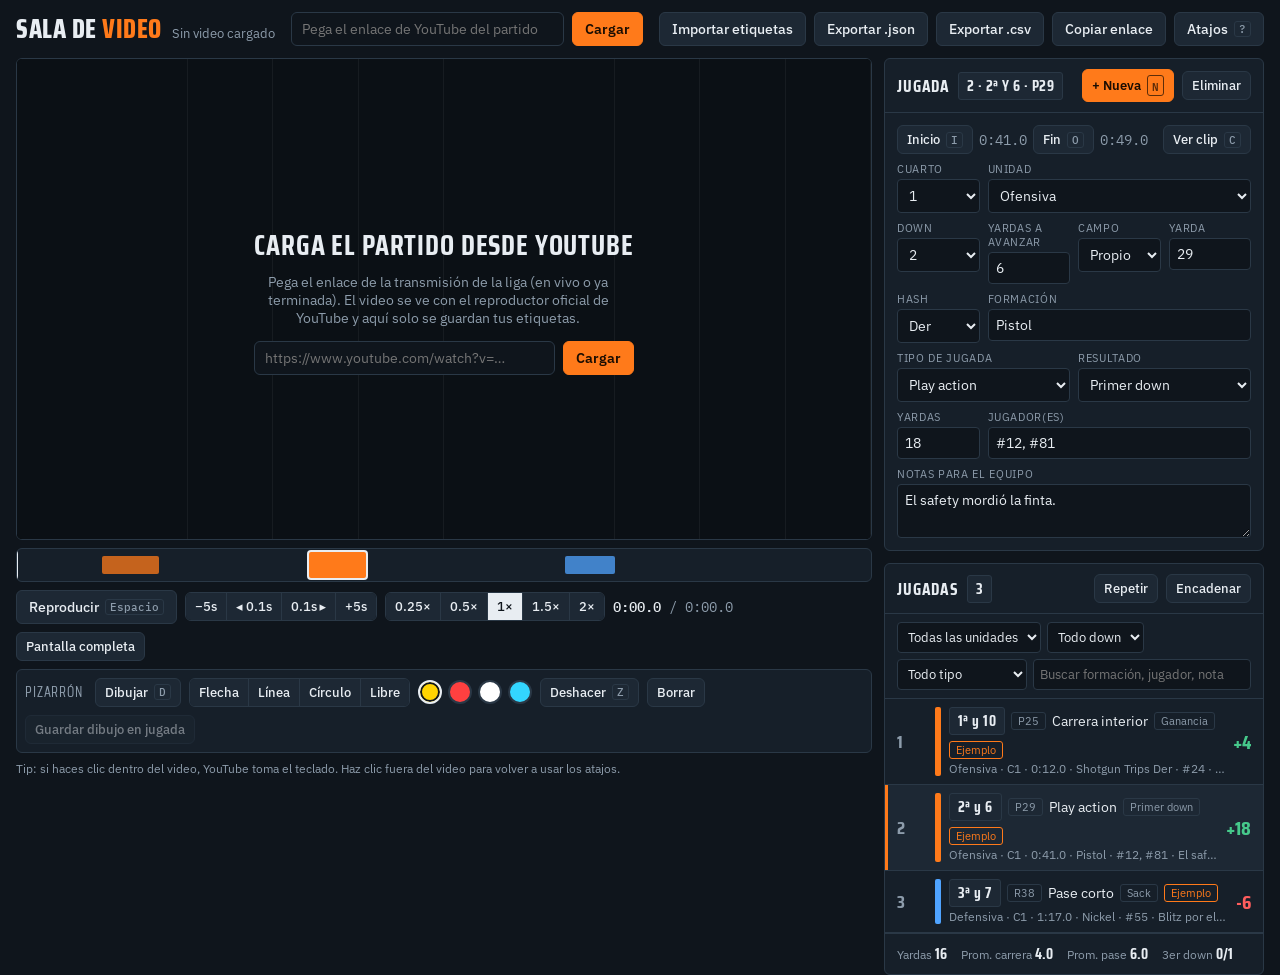
==== index.html @ 8fe5f001 "Rename index_2.html to index.html" ====
<!doctype html>
<html lang="es">
<head>
<meta charset="utf-8">
<meta name="viewport" content="width=device-width,initial-scale=1,viewport-fit=cover">
<title>Sala de Video</title>
<link rel="preconnect" href="https://fonts.googleapis.com">
<link rel="preconnect" href="https://fonts.gstatic.com" crossorigin>
<link rel="stylesheet" href="https://fonts.googleapis.com/css2?family=Saira+Condensed:wght@500;700;800&family=IBM+Plex+Sans:wght@400;500;600&family=IBM+Plex+Mono:wght@400;500&display=swap">
<style>
/* Layout: film-room console — video stage + transport on the left, play card + play list on the right; stacks on phones. Single dark look by choice (projected in a dim room). */
:root {
  color-scheme: dark;
  --bg: #0f151c;
  --panel: #161f29;
  --panel-2: #1d2834;
  --line: #2a3846;
  --fg: #e8edf2;
  --muted: #8d9cab;
  --accent: #ff7a1a;      /* pylon orange */
  --accent-ink: #1a0d02;
  --off: #ff7a1a;
  --def: #4fa3ff;
  --st: #b9a6ff;
  --good: #46c98b;
  --bad: #ff5d5d;
  --font-display: "Saira Condensed", "Arial Narrow", sans-serif;
  --font-body: "IBM Plex Sans", system-ui, sans-serif;
  --font-mono: "IBM Plex Mono", ui-monospace, monospace;
  --r: 6px;
}
html, body { height: 100%; }
body {
  background: var(--bg); color: var(--fg);
  font-family: var(--font-body); font-size: 14px;
  padding-left: max(16px, env(safe-area-inset-left, 0px));
  padding-right: max(16px, env(safe-area-inset-right, 0px));
  padding-block: 12px;
  box-sizing: border-box;
}
*, *::before, *::after { box-sizing: border-box; }
button, input, select, textarea { font: inherit; color: inherit; }
button { cursor: pointer; }
:focus-visible { outline: 2px solid var(--accent); outline-offset: 2px; }

.app { display: flex; flex-direction: column; gap: 12px; min-height: 100%; }
header { display: flex; flex-wrap: wrap; align-items: center; gap: 10px 16px; }
.brand { display: flex; align-items: baseline; gap: 10px; margin-right: auto; }
.brand h1 { font-family: var(--font-display); font-weight: 800; font-size: 26px; letter-spacing: .02em; text-transform: uppercase; margin: 0; line-height: 1; }
.brand h1 span { color: var(--accent); }
.brand .file { color: var(--muted); font-size: 13px; max-width: 32ch; overflow: hidden; text-overflow: ellipsis; white-space: nowrap; }
.actions { display: flex; flex-wrap: wrap; gap: 8px; }

.btn { background: var(--panel-2); border: 1px solid var(--line); border-radius: var(--r); padding: 7px 12px; font-weight: 500; display: inline-flex; align-items: center; gap: 6px; white-space: nowrap; }
.btn:hover { border-color: var(--muted); }
.btn.primary { background: var(--accent); color: var(--accent-ink); border-color: var(--accent); font-weight: 600; }
.btn.on { background: var(--fg); color: var(--bg); border-color: var(--fg); }
.btn:disabled { opacity: .45; cursor: not-allowed; }
.btn.sm { padding: 5px 9px; font-size: 13px; }
kbd { font-family: var(--font-mono); font-size: 11px; color: var(--muted); border: 1px solid var(--line); border-radius: 3px; padding: 0 4px; }
.btn.primary kbd, .btn.on kbd { color: inherit; border-color: currentColor; opacity: .7; }

main { display: grid; grid-template-columns: minmax(0, 1fr) 380px; gap: 12px; flex: 1; min-height: 0; }
@media (max-width: 980px) { main { grid-template-columns: minmax(0, 1fr); } }

.left { display: flex; flex-direction: column; gap: 8px; min-width: 0; }
.stagebox { position: relative; background: #000; border-radius: var(--r); overflow: hidden; aspect-ratio: 16 / 9; max-width: 100%; border: 1px solid var(--line); }
.stagebox:fullscreen { aspect-ratio: auto; border: 0; border-radius: 0; }
video { position: absolute; inset: 0; width: 100%; height: 100%; object-fit: contain; background: #000; }
canvas#draw { position: absolute; touch-action: none; }
canvas#draw.active { cursor: crosshair; }
.drop { position: absolute; inset: 0; display: grid; place-items: center; text-align: center; padding: 24px; color: var(--muted);
  background: repeating-linear-gradient(90deg, transparent 0 9.9%, rgba(255,255,255,.05) 9.9% 10%), #0b1015; }
.drop strong { display: block; font-family: var(--font-display); font-size: 28px; text-transform: uppercase; color: var(--fg); letter-spacing: .03em; }
.drop p { margin: 6px 0 14px; max-width: 46ch; }
.drop.over { outline: 3px dashed var(--accent); outline-offset: -10px; }
.hud { position: absolute; left: 10px; top: 10px; display: flex; gap: 6px; pointer-events: none; }
.hud span { background: rgba(0,0,0,.65); border-radius: 4px; padding: 3px 8px; font-family: var(--font-display); font-size: 18px; font-weight: 700; letter-spacing: .03em; }
.hud .spd { color: var(--accent); }

/* timeline */
.timeline { position: relative; height: 34px; background: var(--panel); border: 1px solid var(--line); border-radius: var(--r); cursor: pointer; touch-action: none; overflow: hidden; }
.timeline .prog { position: absolute; inset: 0 auto 0 0; background: rgba(255,255,255,.07); pointer-events: none; }
.timeline .mk { position: absolute; top: 7px; bottom: 7px; min-width: 3px; border-radius: 2px; opacity: .75; pointer-events: none; }
.timeline .mk.sel { top: 3px; bottom: 3px; opacity: 1; box-shadow: 0 0 0 2px var(--fg); }
.timeline .head { position: absolute; top: 0; bottom: 0; width: 2px; background: var(--fg); pointer-events: none; }

.transport { display: flex; flex-wrap: wrap; align-items: center; gap: 8px; }
.tc { font-family: var(--font-mono); font-size: 14px; min-width: 15ch; font-variant-numeric: tabular-nums; }
.tc b { color: var(--fg); font-weight: 500; } .tc { color: var(--muted); }
.group { display: inline-flex; border: 1px solid var(--line); border-radius: var(--r); overflow: hidden; }
.group .btn { border: 0; border-radius: 0; border-right: 1px solid var(--line); }
.group .btn:last-child { border-right: 0; }
.spacer { flex: 1; }

.drawbar { display: flex; flex-wrap: wrap; align-items: center; gap: 8px; padding: 8px; background: var(--panel); border: 1px solid var(--line); border-radius: var(--r); }
.drawbar .lbl { font-family: var(--font-display); text-transform: uppercase; letter-spacing: .06em; font-size: 14px; color: var(--muted); margin-right: 4px; }
.sw { width: 24px; height: 24px; border-radius: 50%; border: 2px solid var(--line); padding: 0; }
.sw.on { border-color: var(--fg); box-shadow: 0 0 0 2px var(--bg) inset; }

/* right */
.right { display: flex; flex-direction: column; gap: 12px; min-width: 0; min-height: 0; }
.card { background: var(--panel); border: 1px solid var(--line); border-radius: var(--r); }
.card h2 { font-family: var(--font-display); font-weight: 700; text-transform: uppercase; letter-spacing: .05em; font-size: 17px; margin: 0; display: flex; align-items: center; gap: 8px; }
.card .hd { display: flex; align-items: center; gap: 8px; padding: 10px 12px; border-bottom: 1px solid var(--line); }
.card .hd .spacer { flex: 1; }
.form { padding: 12px; display: grid; grid-template-columns: repeat(4, minmax(0,1fr)); gap: 8px; }
.form .f { display: flex; flex-direction: column; gap: 3px; min-width: 0; }
.form .c2 { grid-column: span 2; } .form .c4 { grid-column: 1 / -1; }
.form label { font-size: 11px; text-transform: uppercase; letter-spacing: .06em; color: var(--muted); }
.form input, .form select, .form textarea { background: var(--bg); border: 1px solid var(--line); border-radius: 4px; padding: 6px 7px; width: 100%; min-width: 0; }
.form textarea { resize: vertical; min-height: 54px; }
.form .times { display: flex; gap: 6px; align-items: center; grid-column: 1 / -1; flex-wrap: wrap; }
.form .times .tc { min-width: 0; }
.form[aria-disabled="true"] { opacity: .45; pointer-events: none; }
.chip { font-family: var(--font-display); font-weight: 700; font-size: 15px; letter-spacing: .03em; padding: 1px 8px; border-radius: 3px; background: var(--panel-2); border: 1px solid var(--line); white-space: nowrap; }

.list { display: flex; flex-direction: column; flex: 1; min-height: 260px; }
.filters { display: flex; flex-wrap: wrap; gap: 6px; padding: 8px 12px; border-bottom: 1px solid var(--line); }
.filters select, .filters input { background: var(--bg); border: 1px solid var(--line); border-radius: 4px; padding: 5px 6px; font-size: 13px; min-width: 0; }
.filters input { flex: 1; min-width: 90px; }
.rows { overflow-y: auto; flex: 1; max-height: 52vh; }
@media (max-width: 980px) { .rows { max-height: none; } }
.row { display: grid; grid-template-columns: 30px 6px minmax(0,1fr) auto; gap: 8px; align-items: center; padding: 8px 12px; border-bottom: 1px solid var(--line); cursor: pointer; width: 100%; text-align: left; background: none; border-left: 0; border-right: 0; border-top: 0; }
.row:hover { background: var(--panel-2); }
.row.sel { background: var(--panel-2); box-shadow: inset 3px 0 0 var(--accent); }
.row .n { font-family: var(--font-display); font-weight: 700; font-size: 18px; color: var(--muted); font-variant-numeric: tabular-nums; }
.row .bar { width: 6px; align-self: stretch; border-radius: 2px; }
.row .main { min-width: 0; display: flex; flex-direction: column; gap: 2px; }
.row .top { display: flex; gap: 6px; align-items: center; flex-wrap: wrap; }
.row .sub { color: var(--muted); font-size: 12px; overflow: hidden; text-overflow: ellipsis; white-space: nowrap; }
.row .gain { font-family: var(--font-display); font-weight: 700; font-size: 20px; font-variant-numeric: tabular-nums; text-align: right; }
.gain.pos { color: var(--good); } .gain.neg { color: var(--bad); }
.tag { font-size: 11px; padding: 1px 6px; border-radius: 3px; border: 1px solid var(--line); color: var(--muted); }
.tag.ex { border-color: var(--accent); color: var(--accent); }
.tag.draw { color: var(--fg); }
.empty { padding: 24px 16px; color: var(--muted); text-align: center; }
.stats { display: flex; gap: 14px; padding: 8px 12px; color: var(--muted); font-size: 12px; flex-wrap: wrap; border-top: 1px solid var(--line); }
.stats b { color: var(--fg); font-family: var(--font-display); font-size: 15px; }

.toast { position: fixed; left: 50%; bottom: calc(18px + env(safe-area-inset-bottom, 0px)); transform: translateX(-50%); background: var(--fg); color: var(--bg); padding: 8px 14px; border-radius: var(--r); font-weight: 500; z-index: 50; max-width: calc(100% - 32px); }
.help { position: fixed; inset: 0; background: rgba(0,0,0,.6); display: grid; place-items: center; z-index: 40; padding: 16px; }
.help .card { max-width: 520px; width: 100%; }
.help dl { display: grid; grid-template-columns: auto 1fr; gap: 6px 14px; padding: 14px; margin: 0; }
.help dt { text-align: right; } .help dd { margin: 0; color: var(--muted); }
@media (prefers-reduced-motion: reduce) { * { transition: none !important; } }
</style>

<style>
body { margin: 0; }
[hidden] { display: none !important; }
.stagebox #yt, .stagebox iframe { position: absolute; inset: 0; width: 100%; height: 100%; border: 0; }
canvas#draw { inset: 0; width: 100%; height: 100%; }
.card .hd { flex-wrap: wrap; }
.urlbar { display: flex; gap: 8px; flex: 1 1 340px; min-width: 0; max-width: 560px; }
.urlbar input { flex: 1; min-width: 0; background: var(--bg); border: 1px solid var(--line); border-radius: var(--r); padding: 7px 10px; }
.drop .urlbar { margin: 0 auto; }
.note { font-size: 12px; color: var(--muted); }
.warn { background: #3a1d12; border: 1px solid var(--accent); color: var(--fg); border-radius: var(--r); padding: 10px 12px; }
</style>
</head>
<body>
<div class="app">
  <header>
    <div class="brand">
      <h1>Sala de <span>Video</span></h1>
      <div class="file" id="fileName">Sin video cargado</div>
    </div>
    <form class="urlbar" id="urlForm">
      <input id="urlInput" type="url" placeholder="Pega el enlace de YouTube del partido" aria-label="Enlace de YouTube">
      <button class="btn primary" type="submit">Cargar</button>
    </form>
    <div class="actions">
      <label class="btn" for="importInput">Importar etiquetas</label>
      <input type="file" id="importInput" accept=".json,application/json" hidden>
      <button class="btn" id="exportJson">Exportar .json</button>
      <button class="btn" id="exportCsv">Exportar .csv</button>
      <button class="btn" id="shareBtn">Copiar enlace</button>
      <button class="btn" id="helpBtn" aria-label="Atajos de teclado">Atajos <kbd>?</kbd></button>
    </div>
  </header>
  <div class="warn" id="fileWarn" hidden>Esta página está abierta como archivo local y YouTube no permite reproducir videos así (error 153). Súbela a GitHub Pages u otro sitio web y ábrela desde ahí.</div>

  <main>
    <section class="left">
      <div class="stagebox" id="stage">
        <div id="yt"></div>
        <canvas id="draw"></canvas>
        <div class="hud" id="hud" hidden><span class="spd" id="hudSpd"></span></div>
        <div class="drop" id="drop">
          <div>
            <strong>Carga el partido desde YouTube</strong>
            <p>Pega el enlace de la transmisión de la liga (en vivo o ya terminada). El video se ve con el reproductor oficial de YouTube y aquí solo se guardan tus etiquetas.</p>
            <form class="urlbar" id="urlForm2">
              <input id="urlInput2" type="url" placeholder="https://www.youtube.com/watch?v=…" aria-label="Enlace de YouTube">
              <button class="btn primary" type="submit">Cargar</button>
            </form>
          </div>
        </div>
      </div>

      <div class="timeline" id="timeline" role="slider" aria-label="Línea de tiempo" tabindex="0">
        <div class="prog" id="prog"></div>
        <div id="marks"></div>
        <div class="head" id="head"></div>
      </div>

      <div class="transport">
        <button class="btn" id="playBtn"><span id="playLbl">Reproducir</span> <kbd>Espacio</kbd></button>
        <div class="group">
          <button class="btn sm" id="back5" title="Atrás 5 s (Shift+←)">−5s</button>
          <button class="btn sm" id="backF" title="Atrás 0.1 s (←)">◂ 0.1s</button>
          <button class="btn sm" id="fwdF" title="Adelante 0.1 s (→)">0.1s ▸</button>
          <button class="btn sm" id="fwd5" title="Adelante 5 s (Shift+→)">+5s</button>
        </div>
        <div class="group" id="speeds"></div>
        <span class="tc" id="tc"><b>0:00.0</b> / 0:00.0</span>
        <span class="spacer"></span>
        <button class="btn sm" id="fsBtn">Pantalla completa</button>
      </div>

      <div class="drawbar">
        <span class="lbl">Pizarrón</span>
        <button class="btn sm" id="drawToggle">Dibujar <kbd>D</kbd></button>
        <div class="group" id="tools"></div>
        <div style="display:flex;gap:6px" id="colors"></div>
        <button class="btn sm" id="undoBtn">Deshacer <kbd>Z</kbd></button>
        <button class="btn sm" id="clearBtn">Borrar</button>
        <span class="spacer"></span>
        <button class="btn sm" id="saveDrawBtn" disabled>Guardar dibujo en jugada</button>
      </div>
      <div class="note">Tip: si haces clic dentro del video, YouTube toma el teclado. Haz clic fuera del video para volver a usar los atajos.</div>
    </section>

    <aside class="right">
      <div class="card">
        <div class="hd">
          <h2>Jugada <span class="chip" id="selNum">—</span></h2>
          <span class="spacer"></span>
          <button class="btn sm primary" id="newBtn">+ Nueva <kbd>N</kbd></button>
          <button class="btn sm" id="delBtn" disabled>Eliminar</button>
        </div>
        <div class="form" id="form" aria-disabled="true">
          <div class="times">
            <button class="btn sm" id="setIn">Inicio <kbd>I</kbd></button>
            <span class="tc" id="inTc">—</span>
            <button class="btn sm" id="setOut">Fin <kbd>O</kbd></button>
            <span class="tc" id="outTc">—</span>
            <span class="spacer"></span>
            <button class="btn sm" id="clipBtn">Ver clip <kbd>C</kbd></button>
          </div>
          <div class="f"><label for="fQ">Cuarto</label><select id="fQ"><option>1</option><option>2</option><option>3</option><option>4</option><option value="TE">TE</option></select></div>
          <div class="f" style="grid-column: span 3"><label for="fUnit">Unidad</label><select id="fUnit"><option value="O">Ofensiva</option><option value="D">Defensiva</option><option value="ST">Equipos especiales</option></select></div>
          <div class="f"><label for="fDown">Down</label><select id="fDown"><option value="">—</option><option>1</option><option>2</option><option>3</option><option>4</option></select></div>
          <div class="f"><label for="fDist">Yardas a avanzar</label><input id="fDist" type="number" min="0" max="99" inputmode="numeric"></div>
          <div class="f"><label for="fSide">Campo</label><select id="fSide"><option value="P">Propio</option><option value="R">Rival</option></select></div>
          <div class="f"><label for="fYard">Yarda</label><input id="fYard" type="number" min="1" max="50" inputmode="numeric"></div>
          <div class="f"><label for="fHash">Hash</label><select id="fHash"><option value="">—</option><option value="I">Izq</option><option value="M">Medio</option><option value="D">Der</option></select></div>
          <div class="f" style="grid-column: span 3"><label for="fForm">Formación</label><input id="fForm" list="formList" placeholder="Shotgun Trips Der"></div>
          <div class="f c2"><label for="fType">Tipo de jugada</label><select id="fType"></select></div>
          <div class="f c2"><label for="fRes">Resultado</label><select id="fRes"></select></div>
          <div class="f"><label for="fGain">Yardas</label><input id="fGain" type="number" min="-99" max="109" inputmode="numeric"></div>
          <div class="f" style="grid-column: span 3"><label for="fPlayer">Jugador(es)</label><input id="fPlayer" placeholder="#12, #24"></div>
          <div class="f c4"><label for="fNotes">Notas para el equipo</label><textarea id="fNotes" placeholder="Qué corregir, qué repetir…"></textarea></div>
        </div>
      </div>

      <div class="card list">
        <div class="hd">
          <h2>Jugadas <span class="chip" id="count">0</span></h2>
          <span class="spacer"></span>
          <button class="btn sm" id="loopBtn" title="Repetir el clip seleccionado">Repetir</button>
          <button class="btn sm" id="chainBtn" title="Al terminar un clip, pasa a la siguiente jugada de la lista">Encadenar</button>
        </div>
        <div class="filters">
          <select id="qUnit" aria-label="Filtrar unidad"><option value="">Todas las unidades</option><option value="O">Ofensiva</option><option value="D">Defensiva</option><option value="ST">Eq. especiales</option></select>
          <select id="qDown" aria-label="Filtrar down"><option value="">Todo down</option><option>1</option><option>2</option><option>3</option><option>4</option></select>
          <select id="qType" aria-label="Filtrar tipo"><option value="">Todo tipo</option></select>
          <input id="qText" placeholder="Buscar formación, jugador, nota" aria-label="Buscar">
        </div>
        <div class="rows" id="rows"></div>
        <div class="stats" id="stats"></div>
      </div>
    </aside>
  </main>
</div>

<datalist id="formList"></datalist>
<div class="help" id="help" hidden>
  <div class="card">
    <div class="hd"><h2>Atajos de teclado</h2><span class="spacer"></span><button class="btn sm" id="helpClose">Cerrar</button></div>
    <dl>
      <dt><kbd>Espacio</kbd></dt><dd>Reproducir / pausar</dd>
      <dt><kbd>←</kbd> <kbd>→</kbd></dt><dd>0.1 segundos atrás / adelante</dd>
      <dt><kbd>Shift</kbd>+<kbd>←</kbd> <kbd>→</kbd></dt><dd>5 segundos atrás / adelante</dd>
      <dt><kbd>1</kbd>–<kbd>5</kbd></dt><dd>Velocidad 0.25× · 0.5× · 1× · 1.5× · 2×</dd>
      <dt><kbd>↑</kbd> <kbd>↓</kbd></dt><dd>Jugada anterior / siguiente</dd>
      <dt><kbd>N</kbd></dt><dd>Nueva jugada en el momento actual</dd>
      <dt><kbd>I</kbd> <kbd>O</kbd></dt><dd>Marcar inicio / fin de la jugada</dd>
      <dt><kbd>C</kbd></dt><dd>Ver el clip de la jugada</dd>
      <dt><kbd>D</kbd></dt><dd>Activar pizarrón · <kbd>Z</kbd> deshace el último trazo</dd>
      <dt><kbd>F</kbd></dt><dd>Pantalla completa (para proyectar)</dd>
    </dl>
  </div>
</div>
<div class="toast" id="toast" hidden></div>

<script src="https://www.youtube.com/iframe_api"></script>
<script>
(() => {
const $ = id => document.getElementById(id);
const cv = $('draw'), ctx = cv.getContext('2d');
const STEP = 0.1;
const SPEEDS = [0.25, 0.5, 1, 1.5, 2];
const TYPES = ['Carrera interior', 'Carrera exterior', 'Pase corto', 'Pase medio', 'Pase profundo', 'Play action', 'Pantalla', 'Opción / RPO', 'QB sneak', 'Despeje', 'Gol de campo', 'Patada inicial', 'Punto extra', 'Conversión 2 pts'];
const RESULTS = ['', 'Ganancia', 'Primer down', 'Touchdown', 'Completo', 'Incompleto', 'Sin ganancia', 'Pérdida', 'Sack', 'Intercepción', 'Fumble', 'Castigo', 'Bueno', 'Fallado', 'Bloqueado'];
const FORMS = ['Shotgun', 'Shotgun Trips Der', 'Shotgun Trips Izq', 'Pistol', 'I Formation', 'Singleback', 'Empty', 'Bajo centro', '4-3', '3-4', 'Nickel', 'Dime', 'Gol line'];
const UNIT_COLOR = { O: 'var(--off)', D: 'var(--def)', ST: 'var(--st)' };
const UNIT_NAME = { O: 'Ofensiva', D: 'Defensiva', ST: 'Eq. esp.' };
const COLORS = ['#ffd400', '#ff4040', '#ffffff', '#33d6ff'];
const TOOLS = [['arrow', 'Flecha'], ['line', 'Línea'], ['circle', 'Círculo'], ['pen', 'Libre']];

const S = {
  plays: [], sel: null, key: null, example: true, vid: null,
  clip: false, loop: false, chain: false, keepDrawUntil: 0,
  draw: false, tool: 'arrow', color: COLORS[0], strokes: [], cur: null, rate: 1,
};

if (location.protocol === 'file:') $('fileWarn').hidden = false;

S.plays = [
  { id: 'e1', start: 12, end: 20, q: '1', unit: 'O', down: '1', dist: 10, side: 'P', yard: 25, hash: 'M', form: 'Shotgun Trips Der', type: 'Carrera interior', res: 'Ganancia', gain: 4, player: '#24', notes: 'Buen bloqueo del guardia izquierdo.', ex: true },
  { id: 'e2', start: 41, end: 49, q: '1', unit: 'O', down: '2', dist: 6, side: 'P', yard: 29, hash: 'D', form: 'Pistol', type: 'Play action', res: 'Primer down', gain: 18, player: '#12, #81', notes: 'El safety mordió la finta.', ex: true },
  { id: 'e3', start: 77, end: 84, q: '1', unit: 'D', down: '3', dist: 7, side: 'R', yard: 38, hash: 'I', form: 'Nickel', type: 'Pase corto', res: 'Sack', gain: -6, player: '#55', notes: 'Blitz por el lado débil.', ex: true },
];

// ---------- YouTube player wrapper ----------
let yt = null, ready = false, apiReady = false, pendingId = null;
const P = {
  get t() { try { return ready ? yt.getCurrentTime() || 0 : 0; } catch (e) { return 0; } },
  get d() { try { return ready ? yt.getDuration() || 0 : 0; } catch (e) { return 0; } },
  get paused() { try { return !ready || yt.getPlayerState() !== 1; } catch (e) { return true; } },
  get ok() { return ready; },
  play() { if (ready) yt.playVideo(); },
  pause() { if (ready) yt.pauseVideo(); },
  seek(t) { if (!ready) return; const d = this.d; t = Math.max(0, d ? Math.min(d - 0.05, t) : t); yt.seekTo(t, true); },
  rate(r) { if (ready) yt.setPlaybackRate(r); },
};
window.onYouTubeIframeAPIReady = () => { apiReady = true; if (pendingId && !yt) createPlayer(pendingId); };
function createPlayer(id) {
  const vars = { rel: 0, playsinline: 1, modestbranding: 1 };
  if (location.protocol.startsWith('http')) vars.origin = location.origin;
  yt = new YT.Player('yt', {
    videoId: id, playerVars: vars,
    events: {
      onReady: () => { ready = true; P.rate(S.rate); renderAll(); },
      onStateChange: e => {
        updPlay();
        if (e.data === 1 && Date.now() > S.keepDrawUntil) { if (S.strokes.length) { S.strokes = []; redraw(); } if (S.draw) setDraw(false); }
        if (e.data === 1) P.rate(S.rate);
      },
      onError: e => {
        const msg = { 2: 'El enlace no es válido.', 5: 'El video no se puede reproducir aquí.', 100: 'El video no existe o es privado.', 101: 'El dueño del video no permite verlo fuera de YouTube.', 150: 'El dueño del video no permite verlo fuera de YouTube.', 153: 'Abre esta página desde un sitio web (no como archivo local).' }[e.data];
        toast(msg || 'YouTube no pudo cargar el video.');
      },
    },
  });
}
function parseId(u) {
  u = (u || '').trim();
  if (/^[\w-]{11}$/.test(u)) return u;
  try {
    const url = new URL(u);
    if (url.hostname.includes('youtu.be')) return url.pathname.slice(1, 12);
    if (url.searchParams.get('v')) return url.searchParams.get('v').slice(0, 11);
    const m = url.pathname.match(/\/(live|embed|shorts|v)\/([\w-]{11})/);
    if (m) return m[2];
  } catch (e) {}
  return null;
}
function loadUrl(u) {
  const id = parseId(u);
  if (!id) { toast('No reconozco ese enlace. Copia el enlace completo del video de YouTube.'); return; }
  S.vid = id;
  $('drop').hidden = true; $('hud').hidden = false;
  $('fileName').textContent = 'YouTube · ' + id;
  $('urlInput').value = 'https://www.youtube.com/watch?v=' + id;
  S.key = 'salavideo-yt:' + id;
  let saved = null;
  try { saved = JSON.parse(localStorage.getItem(S.key) || 'null'); localStorage.setItem('salavideo-yt:last', id); } catch (e) {}
  S.plays = Array.isArray(saved) ? saved : [];
  S.example = false; S.sel = null; S.strokes = []; S.clip = false;
  try { history.replaceState(null, '', location.pathname + '?v=' + id); } catch (e) {}
  if (yt && ready) yt.cueVideoById(id);
  else if (apiReady) { if (!yt) createPlayer(id); }
  else pendingId = id;
  renderAll();
  if (saved && saved.length) toast(`Se recuperaron ${saved.length} jugadas de este video.`);
}
$('urlForm').onsubmit = e => { e.preventDefault(); loadUrl($('urlInput').value); };
$('urlForm2').onsubmit = e => { e.preventDefault(); loadUrl($('urlInput2').value); };
$('shareBtn').onclick = async () => {
  if (!S.vid) return toast('Primero carga un video.');
  const link = location.origin + location.pathname + '?v=' + S.vid;
  try { await navigator.clipboard.writeText(link); toast('Enlace copiado. Las etiquetas se comparten aparte con «Exportar .json».'); }
  catch (e) { toast(link); }
};

// ---------- helpers ----------
const fmt = t => { if (!isFinite(t)) t = 0; const h = Math.floor(t / 3600), m = Math.floor((t % 3600) / 60), s = t % 60; return (h ? h + ':' + String(m).padStart(2, '0') : m) + ':' + s.toFixed(1).padStart(4, '0'); };
const uid = () => Math.random().toString(36).slice(2, 9);
const sorted = () => [...S.plays].sort((a, b) => a.start - b.start);
const selPlay = () => S.plays.find(p => p.id === S.sel) || null;
const numOf = p => sorted().indexOf(p) + 1;
let toastT;
function toast(msg) { const t = $('toast'); t.textContent = msg; t.hidden = false; clearTimeout(toastT); toastT = setTimeout(() => t.hidden = true, 3200); }
function ddText(p) { return p.down ? `${p.down}ª y ${p.dist ?? '?'}` : '—'; }
function posText(p) { if (!p.yard) return ''; return p.yard >= 50 ? '50' : (p.side === 'P' ? 'P' : 'R') + p.yard; }
function save() { if (!S.key) return; try { localStorage.setItem(S.key, JSON.stringify(S.plays)); } catch (e) {} }

// ---------- static controls ----------
SPEEDS.forEach((s, i) => { const b = document.createElement('button'); b.className = 'btn sm'; b.textContent = s + '×'; b.dataset.s = s; b.title = 'Tecla ' + (i + 1); b.onclick = () => setSpeed(s); $('speeds').append(b); });
TOOLS.forEach(([k, n]) => { const b = document.createElement('button'); b.className = 'btn sm'; b.textContent = n; b.dataset.t = k; b.onclick = () => { S.tool = k; setDraw(true); paintTools(); }; $('tools').append(b); });
COLORS.forEach(c => { const b = document.createElement('button'); b.className = 'sw'; b.style.background = c; b.dataset.c = c; b.setAttribute('aria-label', 'Color ' + c); b.onclick = () => { S.color = c; setDraw(true); paintTools(); }; $('colors').append(b); });
TYPES.forEach(t => { $('fType').add(new Option(t, t)); $('qType').add(new Option(t, t)); });
$('fType').insertBefore(new Option('—', ''), $('fType').firstChild);
RESULTS.forEach(r => $('fRes').add(new Option(r || '—', r)));
FORMS.forEach(f => { const o = document.createElement('option'); o.value = f; $('formList').append(o); });

function paintTools() {
  [...$('tools').children].forEach(b => b.classList.toggle('on', S.draw && b.dataset.t === S.tool));
  [...$('colors').children].forEach(b => b.classList.toggle('on', b.dataset.c === S.color));
  $('drawToggle').classList.toggle('on', S.draw);
  cv.classList.toggle('active', S.draw);
  cv.style.pointerEvents = S.draw ? 'auto' : 'none';
  $('saveDrawBtn').disabled = !(selPlay() && S.strokes.length);
}
function setSpeed(s) {
  S.rate = s; P.rate(s);
  [...$('speeds').children].forEach(b => b.classList.toggle('on', +b.dataset.s === s));
  $('hudSpd').textContent = s + '×';
  $('hudSpd').hidden = s === 1;
}
setSpeed(1);

// ---------- canvas ----------
const stage = $('stage');
function layoutCanvas() {
  const r = cv.getBoundingClientRect(), dpr = window.devicePixelRatio || 1;
  cv.width = Math.round(r.width * dpr); cv.height = Math.round(r.height * dpr);
  redraw();
}
new ResizeObserver(layoutCanvas).observe(stage);

function redraw() {
  ctx.clearRect(0, 0, cv.width, cv.height);
  const all = S.cur ? [...S.strokes, S.cur] : S.strokes;
  const W = cv.width, H = cv.height, lw = Math.max(3, W / 260);
  for (const s of all) {
    ctx.strokeStyle = s.color; ctx.fillStyle = s.color; ctx.lineWidth = lw; ctx.lineCap = 'round'; ctx.lineJoin = 'round';
    ctx.shadowColor = 'rgba(0,0,0,.6)'; ctx.shadowBlur = lw;
    const Pt = s.pts.map(([x, y]) => [x * W, y * H]);
    if (!Pt.length) continue;
    const [x0, y0] = Pt[0], [x1, y1] = Pt[Pt.length - 1];
    ctx.beginPath();
    if (s.type === 'pen') { Pt.forEach(([x, y], i) => i ? ctx.lineTo(x, y) : ctx.moveTo(x, y)); ctx.stroke(); }
    else if (s.type === 'circle') { ctx.ellipse((x0 + x1) / 2, (y0 + y1) / 2, Math.abs(x1 - x0) / 2, Math.abs(y1 - y0) / 2, 0, 0, Math.PI * 2); ctx.stroke(); }
    else {
      ctx.moveTo(x0, y0); ctx.lineTo(x1, y1); ctx.stroke();
      if (s.type === 'arrow' && Math.hypot(x1 - x0, y1 - y0) > 4) {
        const ang = Math.atan2(y1 - y0, x1 - x0), L = lw * 5;
        ctx.beginPath(); ctx.moveTo(x1, y1);
        ctx.lineTo(x1 - L * Math.cos(ang - 0.45), y1 - L * Math.sin(ang - 0.45));
        ctx.lineTo(x1 - L * Math.cos(ang + 0.45), y1 - L * Math.sin(ang + 0.45));
        ctx.closePath(); ctx.fill();
      }
    }
  }
  ctx.shadowBlur = 0;
}
function ptOf(e) { const r = cv.getBoundingClientRect(); return [Math.min(1, Math.max(0, (e.clientX - r.left) / r.width)), Math.min(1, Math.max(0, (e.clientY - r.top) / r.height))]; }
cv.addEventListener('pointerdown', e => {
  if (!S.draw) return;
  P.pause(); S.clip = false;
  cv.setPointerCapture(e.pointerId);
  const p = ptOf(e); S.cur = { type: S.tool, color: S.color, pts: [p, p] }; redraw();
});
cv.addEventListener('pointermove', e => { if (!S.cur) return; const p = ptOf(e); if (S.cur.type === 'pen') S.cur.pts.push(p); else S.cur.pts[1] = p; redraw(); });
const endStroke = () => { if (!S.cur) return; S.strokes.push(S.cur); S.cur = null; redraw(); paintTools(); };
cv.addEventListener('pointerup', endStroke); cv.addEventListener('pointercancel', endStroke);
function setDraw(on) { S.draw = on; if (on) P.pause(); paintTools(); }
$('drawToggle').onclick = () => setDraw(!S.draw);
$('undoBtn').onclick = () => { S.strokes.pop(); redraw(); paintTools(); };
$('clearBtn').onclick = () => { S.strokes = []; redraw(); paintTools(); };
$('saveDrawBtn').onclick = () => {
  const p = selPlay(); if (!p || !S.strokes.length) return;
  p.drawing = { t: P.t, strokes: JSON.parse(JSON.stringify(S.strokes)) };
  save(); renderList(); toast(`Dibujo guardado en la jugada ${numOf(p)} (${fmt(P.t)}).`);
};

// ---------- transport ----------
function togglePlay() { if (!P.ok) return; P.paused ? P.play() : P.pause(); }
function step(dt) { P.pause(); P.seek(P.t + dt); }
$('playBtn').onclick = togglePlay;
$('back5').onclick = () => { S.clip = false; P.seek(P.t - 5); };
$('fwd5').onclick = () => { S.clip = false; P.seek(P.t + 5); };
$('backF').onclick = () => step(-STEP);
$('fwdF').onclick = () => step(STEP);
function updPlay() { $('playLbl').textContent = P.paused ? 'Reproducir' : 'Pausa'; }
updPlay();
function fsToggle() {
  if (document.fullscreenElement) document.exitFullscreen().catch(() => {});
  else if (stage.requestFullscreen) stage.requestFullscreen().catch(() => toast('Pantalla completa no está disponible aquí.'));
}
$('fsBtn').onclick = fsToggle;

let lastDur = 0;
function tick() {
  const p = selPlay();
  if (S.clip && p && !P.paused && P.t >= p.end) {
    if (S.loop) P.seek(p.start);
    else if (S.chain) {
      const list = filtered(), i = list.indexOf(p);
      if (i >= 0 && i < list.length - 1) playClip(list[i + 1]); else { P.pause(); S.clip = false; }
    } else { P.pause(); S.clip = false; }
  }
  renderHead();
  const d = P.d; if (Math.abs(d - lastDur) > 5) { lastDur = d; renderTimeline(); }
  requestAnimationFrame(tick);
}
requestAnimationFrame(tick);

function playClip(p) {
  if (!p) return;
  select(p.id);
  if (!P.ok) return;
  S.clip = true; P.seek(p.start); P.play();
}

// ---------- timeline ----------
const tl = $('timeline');
function renderHead() {
  const d = P.d, t = P.t, pct = d ? (t / d) * 100 : 0;
  $('prog').style.width = pct + '%'; $('head').style.left = `calc(${pct}% - 1px)`;
  $('tc').innerHTML = `<b>${fmt(t)}</b> / ${fmt(d)}`;
}
function renderTimeline() {
  const d = P.d || (S.example ? 120 : 0), m = $('marks'); m.innerHTML = '';
  if (!d) return;
  for (const p of S.plays) {
    const el = document.createElement('div'); el.className = 'mk' + (p.id === S.sel ? ' sel' : '');
    el.style.left = (p.start / d * 100) + '%'; el.style.width = (Math.max(0, p.end - p.start) / d * 100) + '%';
    el.style.background = UNIT_COLOR[p.unit] || 'var(--muted)';
    m.append(el);
  }
}
let scrubbing = false;
function tlSeek(e) { const r = tl.getBoundingClientRect(); S.clip = false; P.seek(((e.clientX - r.left) / r.width) * P.d); }
tl.addEventListener('pointerdown', e => { if (!P.ok) return; scrubbing = true; tl.setPointerCapture(e.pointerId); tlSeek(e); });
tl.addEventListener('pointermove', e => { if (scrubbing) tlSeek(e); });
tl.addEventListener('pointerup', () => scrubbing = false);

// ---------- plays ----------
function hasNum(x) { return x !== '' && x != null && isFinite(Number(x)); }
function nextSituation(prev) {
  const n = { q: prev.q, unit: prev.unit, side: prev.side, yard: prev.yard, hash: '', down: '', dist: '' };
  const g = Number(prev.gain);
  if (prev.yard && hasNum(prev.gain)) {
    let abs = prev.side === 'P' ? prev.yard : 100 - prev.yard; abs = Math.max(1, Math.min(99, abs + g));
    n.side = abs <= 50 ? 'P' : 'R'; n.yard = abs <= 50 ? abs : 100 - abs;
  }
  if (prev.down && hasNum(prev.dist) && hasNum(prev.gain) && !/Touchdown|Intercepción|Fumble/.test(prev.res || '')) {
    if (g >= prev.dist) { n.down = '1'; n.dist = 10; }
    else if (+prev.down < 4) { n.down = String(+prev.down + 1); n.dist = prev.dist - g; }
  }
  return n;
}
function newPlay() {
  if (S.example) { S.plays = []; S.example = false; }
  const t = P.t, d = P.d;
  const before = sorted().filter(p => p.start <= t).pop();
  const base = before ? nextSituation(before) : { q: '1', unit: 'O', down: '1', dist: 10, side: 'P', yard: 25, hash: '' };
  const p = { id: uid(), start: t, end: d ? Math.min(d, t + 8) : t + 8, form: '', type: '', res: '', gain: '', player: '', notes: '', ...base };
  S.plays.push(p); save(); select(p.id);
  $('fForm').focus();
}
function select(id) {
  S.sel = id; renderAll();
  const p = selPlay();
  if (p) { const row = document.querySelector(`.row[data-id="${p.id}"]`); row && row.scrollIntoView({ block: 'nearest' }); }
}
function moveSel(dir) {
  const list = filtered(); if (!list.length) return;
  const i = list.findIndex(p => p.id === S.sel);
  playClip(list[Math.max(0, Math.min(list.length - 1, i < 0 ? 0 : i + dir))]);
}
$('newBtn').onclick = newPlay;
let delArm = false, delT;
$('delBtn').onclick = () => {
  const p = selPlay(); if (!p) return;
  if (!delArm) { delArm = true; $('delBtn').textContent = '¿Seguro?'; clearTimeout(delT); delT = setTimeout(() => { delArm = false; $('delBtn').textContent = 'Eliminar'; }, 2500); return; }
  delArm = false; $('delBtn').textContent = 'Eliminar';
  S.plays = S.plays.filter(x => x !== p); S.sel = null; save(); renderAll(); toast('Jugada eliminada.');
};
$('setIn').onclick = () => { const p = selPlay(); if (!p || !P.ok) return; p.start = P.t; if (p.end < p.start) p.end = p.start + 6; save(); renderAll(); };
$('setOut').onclick = () => { const p = selPlay(); if (!p || !P.ok) return; p.end = Math.max(p.start + 0.5, P.t); save(); renderAll(); };
$('clipBtn').onclick = () => playClip(selPlay());
$('loopBtn').onclick = () => { S.loop = !S.loop; if (S.loop) S.chain = false; paintModes(); };
$('chainBtn').onclick = () => { S.chain = !S.chain; if (S.chain) S.loop = false; paintModes(); };
function paintModes() { $('loopBtn').classList.toggle('on', S.loop); $('chainBtn').classList.toggle('on', S.chain); }

const FIELDS = { fQ: 'q', fUnit: 'unit', fDown: 'down', fDist: 'dist', fSide: 'side', fYard: 'yard', fHash: 'hash', fForm: 'form', fType: 'type', fRes: 'res', fGain: 'gain', fPlayer: 'player', fNotes: 'notes' };
const NUMERIC = new Set(['dist', 'yard', 'gain']);
Object.entries(FIELDS).forEach(([id, k]) => {
  $(id).addEventListener('input', () => {
    const p = selPlay(); if (!p) return;
    const raw = $(id).value; p[k] = NUMERIC.has(k) ? (raw === '' ? '' : Number(raw)) : raw;
    if (p.ex) delete p.ex;
    save(); renderList(); renderTimeline(); renderSelHead();
  });
});
function renderSelHead() { const p = selPlay(); $('selNum').textContent = p ? `${numOf(p)} · ${ddText(p)}${posText(p) ? ' · ' + posText(p) : ''}` : '—'; }
function renderForm() {
  const p = selPlay();
  $('form').setAttribute('aria-disabled', p ? 'false' : 'true');
  $('delBtn').disabled = !p;
  Object.entries(FIELDS).forEach(([id, k]) => { const el = $(id); if (document.activeElement !== el) el.value = p ? (p[k] ?? '') : ''; });
  $('inTc').textContent = p ? fmt(p.start) : '—';
  $('outTc').textContent = p ? fmt(p.end) : '—';
  renderSelHead();
}

function filtered() {
  const u = $('qUnit').value, d = $('qDown').value, t = $('qType').value, q = $('qText').value.trim().toLowerCase();
  return sorted().filter(p => (!u || p.unit === u) && (!d || p.down === d) && (!t || p.type === t) &&
    (!q || [p.form, p.player, p.notes, p.res, p.type].join(' ').toLowerCase().includes(q)));
}
['qUnit', 'qDown', 'qType'].forEach(id => $(id).onchange = renderList);
$('qText').oninput = renderList;
function esc(s) { return String(s ?? '').replace(/[&<>"]/g, c => ({ '&': '&amp;', '<': '&lt;', '>': '&gt;', '"': '&quot;' }[c])); }
function renderList() {
  const all = sorted(), list = filtered(), rows = $('rows');
  $('count').textContent = list.length === all.length ? all.length : `${list.length}/${all.length}`;
  if (!all.length) rows.innerHTML = `<div class="empty">Aún no hay jugadas. Pausa en el snap y presiona <kbd>N</kbd> para etiquetar la primera.</div>`;
  else if (!list.length) rows.innerHTML = `<div class="empty">Ninguna jugada coincide con los filtros.</div>`;
  else rows.innerHTML = list.map(p => {
    const g = hasNum(p.gain) ? Number(p.gain) : '';
    const gCls = g === '' ? '' : g > 0 ? 'pos' : g < 0 ? 'neg' : '';
    const sub = [p.form, p.player, p.notes].filter(Boolean).join(' · ');
    return `<button class="row${p.id === S.sel ? ' sel' : ''}" data-id="${p.id}">
      <span class="n">${all.indexOf(p) + 1}</span>
      <span class="bar" style="background:${UNIT_COLOR[p.unit] || 'var(--muted)'}"></span>
      <span class="main">
        <span class="top"><span class="chip">${esc(ddText(p))}</span>${posText(p) ? `<span class="tag">${esc(posText(p))}</span>` : ''}<span>${esc(p.type || 'Sin tipo')}</span>${p.res ? `<span class="tag">${esc(p.res)}</span>` : ''}${p.drawing ? '<span class="tag draw">✎ dibujo</span>' : ''}${p.ex ? '<span class="tag ex">Ejemplo</span>' : ''}</span>
        <span class="sub">${esc(UNIT_NAME[p.unit] || '')} · C${esc(p.q)} · ${fmt(p.start)}${sub ? ' · ' + esc(sub) : ''}</span>
      </span>
      <span class="gain ${gCls}">${g === '' ? '' : (g > 0 ? '+' : '') + g}</span>
    </button>`;
  }).join('');
  const withGain = list.filter(p => hasNum(p.gain) && /Carrera|Pase|Play action|Pantalla|Opción|sneak/.test(p.type || ''));
  const yds = withGain.reduce((a, p) => a + Number(p.gain), 0);
  const runs = withGain.filter(p => /Carrera|sneak/.test(p.type)), passes = withGain.filter(p => !/Carrera|sneak/.test(p.type));
  const avg = arr => arr.length ? (arr.reduce((a, p) => a + Number(p.gain), 0) / arr.length).toFixed(1) : '—';
  const third = list.filter(p => p.down === '3'), conv = third.filter(p => /Primer down|Touchdown/.test(p.res || '') || (hasNum(p.gain) && hasNum(p.dist) && Number(p.gain) >= Number(p.dist)));
  $('stats').innerHTML = `<span>Yardas <b>${yds}</b></span><span>Prom. carrera <b>${avg(runs)}</b></span><span>Prom. pase <b>${avg(passes)}</b></span><span>3er down <b>${conv.length}/${third.length}</b></span>`;
  paintTools();
}
$('rows').addEventListener('click', e => {
  const r = e.target.closest('.row'); if (!r) return;
  const p = S.plays.find(x => x.id === r.dataset.id);
  if (p && p.drawing && P.ok) {
    select(p.id); S.clip = false;
    S.keepDrawUntil = Date.now() + 2500;
    P.seek(p.drawing.t);
    setTimeout(() => { P.pause(); S.strokes = JSON.parse(JSON.stringify(p.drawing.strokes)); redraw(); paintTools(); }, 900);
    toast('Telestración de la jugada. Presiona C para ver el clip completo.');
  } else playClip(p);
});
function renderAll() { renderForm(); renderList(); renderTimeline(); renderHead(); paintTools(); }

// ---------- import / export ----------
$('importInput').onchange = async e => {
  const f = e.target.files[0]; e.target.value = ''; if (!f) return;
  try {
    const data = JSON.parse(await f.text());
    const plays = Array.isArray(data) ? data : data.plays;
    if (!Array.isArray(plays)) throw new Error();
    if (data.youtube && data.youtube !== S.vid) loadUrl(data.youtube);
    S.plays = plays.map(p => ({ ...p, id: p.id || uid() })); S.example = false; S.sel = null;
    save(); renderAll();
    toast(`Se importaron ${plays.length} jugadas.`);
  } catch (err) { toast('No se pudo leer el archivo. Usa un .json exportado desde Sala de Video.'); }
};
function download(filename, text, type) {
  const url = URL.createObjectURL(new Blob([text], { type }));
  const a = document.createElement('a'); a.href = url; a.download = filename; document.body.append(a); a.click(); a.remove();
  setTimeout(() => URL.revokeObjectURL(url), 2000);
}
const baseName = () => 'partido-' + (S.vid || 'sin-video');
$('exportJson').onclick = () => {
  if (!S.plays.length) return toast('No hay jugadas para exportar.');
  download(baseName() + '-etiquetas.json', JSON.stringify({ app: 'Sala de Video', version: 1, youtube: S.vid, exported: new Date().toISOString(), plays: sorted() }, null, 2), 'application/json');
};
$('exportCsv').onclick = () => {
  if (!S.plays.length) return toast('No hay jugadas para exportar.');
  const cols = [['#', (p, i) => i + 1], ['Inicio', p => fmt(p.start)], ['Fin', p => fmt(p.end)], ['Enlace', p => S.vid ? `https://youtu.be/${S.vid}?t=${Math.floor(p.start)}` : ''], ['Cuarto', p => p.q], ['Unidad', p => UNIT_NAME[p.unit]], ['Down', p => p.down], ['Yardas a avanzar', p => p.dist], ['Posición', p => posText(p)], ['Hash', p => p.hash], ['Formación', p => p.form], ['Tipo', p => p.type], ['Resultado', p => p.res], ['Yardas', p => p.gain], ['Jugadores', p => p.player], ['Notas', p => p.notes]];
  const q = s => { s = String(s ?? ''); return /[",\n;]/.test(s) ? '"' + s.replace(/"/g, '""') + '"' : s; };
  download(baseName() + '-jugadas.csv', '﻿' + [cols.map(c => c[0]).join(','), ...sorted().map((p, i) => cols.map(c => q(c[1](p, i))).join(','))].join('\n'), 'text/csv');
};

// ---------- help & keyboard ----------
$('helpBtn').onclick = () => $('help').hidden = false;
$('helpClose').onclick = () => $('help').hidden = true;
$('help').onclick = e => { if (e.target === $('help')) $('help').hidden = true; };
document.addEventListener('keydown', e => {
  const tag = (e.target.tagName || '').toLowerCase();
  if (e.key === 'Escape') { $('help').hidden = true; if (['input', 'textarea', 'select'].includes(tag)) e.target.blur(); if (S.draw) setDraw(false); return; }
  if (['input', 'textarea', 'select'].includes(tag) || e.metaKey || e.ctrlKey || e.altKey) return;
  const k = e.key;
  if (k === ' ') { e.preventDefault(); togglePlay(); }
  else if (k === 'ArrowLeft') { e.preventDefault(); if (e.shiftKey) { S.clip = false; P.seek(P.t - 5); } else step(-STEP); }
  else if (k === 'ArrowRight') { e.preventDefault(); if (e.shiftKey) { S.clip = false; P.seek(P.t + 5); } else step(STEP); }
  else if (k === 'ArrowUp') { e.preventDefault(); moveSel(-1); }
  else if (k === 'ArrowDown') { e.preventDefault(); moveSel(1); }
  else if (k >= '1' && k <= '5') setSpeed(SPEEDS[+k - 1]);
  else if (k === 'n' || k === 'N') { e.preventDefault(); newPlay(); }
  else if (k === 'i' || k === 'I') $('setIn').click();
  else if (k === 'o' || k === 'O') $('setOut').click();
  else if (k === 'c' || k === 'C') playClip(selPlay());
  else if (k === 'd' || k === 'D') setDraw(!S.draw);
  else if (k === 'z' || k === 'Z') $('undoBtn').click();
  else if (k === 'f' || k === 'F') fsToggle();
  else if (k === '?') $('help').hidden = !$('help').hidden;
});

S.sel = 'e2';
paintModes(); renderAll();
// open from ?v=ID or the last video used
const qv = new URLSearchParams(location.search).get('v');
let last = null; try { last = localStorage.getItem('salavideo-yt:last'); } catch (e) {}
if (qv) loadUrl(qv); else if (last) $('urlInput2').value = 'https://www.youtube.com/watch?v=' + last;
if (window.YT && YT.Player) window.onYouTubeIframeAPIReady();
})();
</script>
</body>
</html>
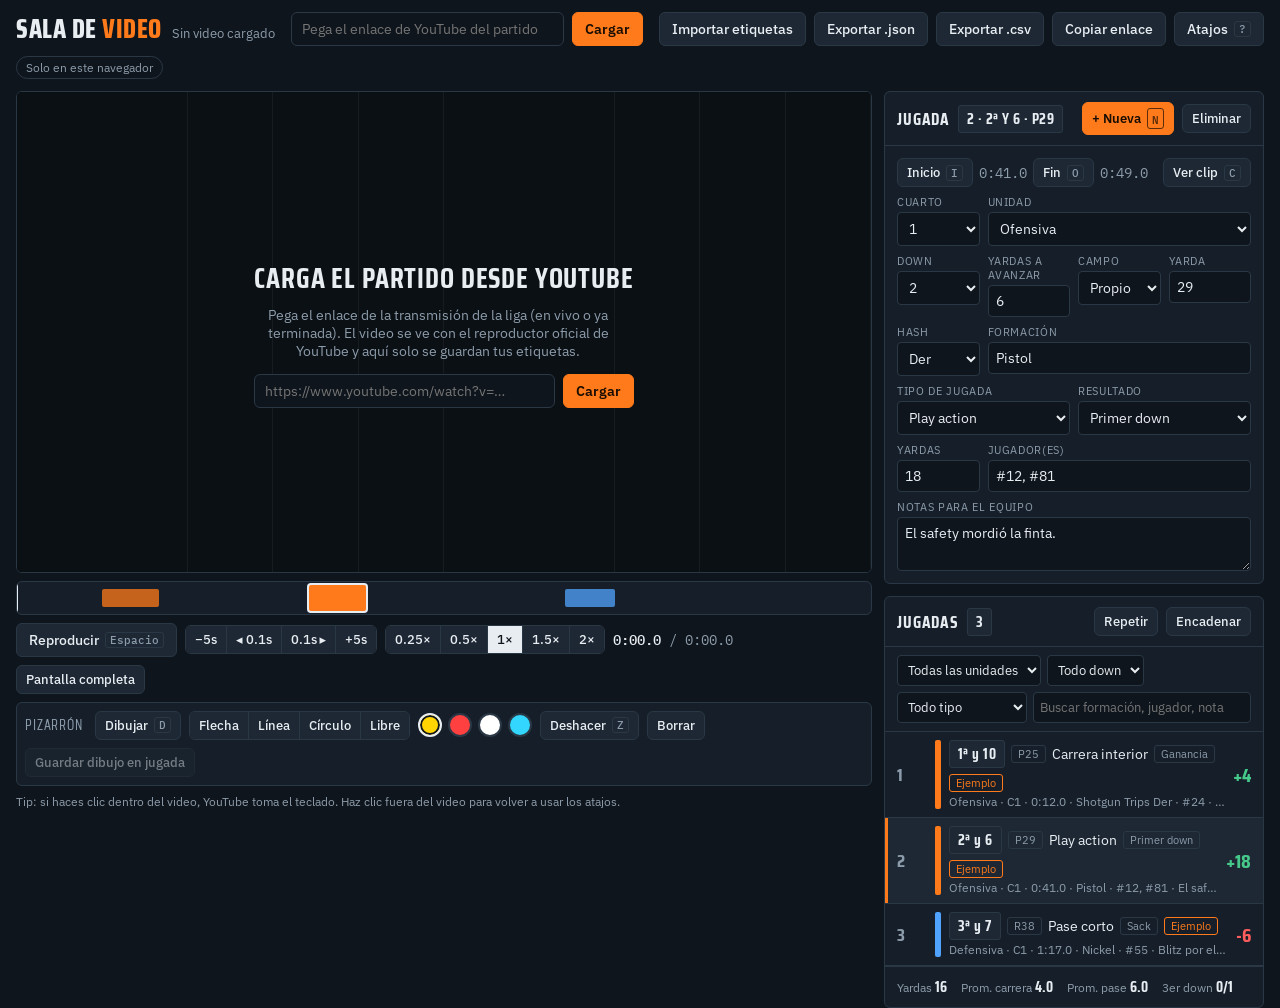
==== commit 43350528: "Add files via upload" ====
--- a/index.html
+++ b/index.html
@@ -156,6 +156,15 @@
 .urlbar input { flex: 1; min-width: 0; background: var(--bg); border: 1px solid var(--line); border-radius: var(--r); padding: 7px 10px; }
 .drop .urlbar { margin: 0 auto; }
 .note { font-size: 12px; color: var(--muted); }
+.cloudbar { display: flex; flex-wrap: wrap; align-items: center; gap: 8px; width: 100%; }
+.cloudbar select { background: var(--bg); border: 1px solid var(--line); border-radius: var(--r); padding: 6px 8px; max-width: 100%; min-width: 0; flex: 0 1 380px; }
+.status { font-size: 12px; padding: 3px 9px; border-radius: 999px; border: 1px solid var(--line); color: var(--muted); white-space: nowrap; }
+.status.ok { color: var(--good); border-color: var(--good); }
+.status.bad { color: var(--bad); border-color: var(--bad); }
+.status.busy { color: var(--accent); border-color: var(--accent); }
+.keyform { display: flex; gap: 6px; }
+.keyform input { background: var(--bg); border: 1px solid var(--line); border-radius: var(--r); padding: 5px 8px; width: 150px; min-width: 0; }
+.who { font-size: 12px; color: var(--muted); overflow: hidden; text-overflow: ellipsis; white-space: nowrap; max-width: 28ch; }
 .warn { background: #3a1d12; border: 1px solid var(--accent); color: var(--fg); border-radius: var(--r); padding: 10px 12px; }
 </style>
 </head>
@@ -177,6 +186,14 @@
       <button class="btn" id="exportCsv">Exportar .csv</button>
       <button class="btn" id="shareBtn">Copiar enlace</button>
       <button class="btn" id="helpBtn" aria-label="Atajos de teclado">Atajos <kbd>?</kbd></button>
+    </div>
+    <div class="cloudbar">
+      <select id="gamesSel" aria-label="Partidos guardados" hidden><option value="">Partidos guardados…</option></select>
+      <span class="status" id="status">Solo en este navegador</span>
+      <span class="spacer" style="flex:1"></span>
+      <span class="who" id="who"></span>
+      <button class="btn sm" id="loginBtn" hidden>Entrar como coach</button>
+      <form class="keyform" id="keyForm" hidden><input id="keyInput" type="password" placeholder="Clave de coach" autocomplete="current-password" aria-label="Clave de coach"><button class="btn sm primary" type="submit">Entrar</button></form>
     </div>
   </header>
   <div class="warn" id="fileWarn" hidden>Esta página está abierta como archivo local y YouTube no permite reproducir videos así (error 153). Súbela a GitHub Pages u otro sitio web y ábrela desde ahí.</div>
@@ -353,11 +370,11 @@
   yt = new YT.Player('yt', {
     videoId: id, playerVars: vars,
     events: {
-      onReady: () => { ready = true; P.rate(S.rate); renderAll(); },
+      onReady: () => { ready = true; P.rate(S.rate); grabTitle(); renderAll(); },
       onStateChange: e => {
         updPlay();
         if (e.data === 1 && Date.now() > S.keepDrawUntil) { if (S.strokes.length) { S.strokes = []; redraw(); } if (S.draw) setDraw(false); }
-        if (e.data === 1) P.rate(S.rate);
+        if (e.data === 1) { P.rate(S.rate); grabTitle(); }
       },
       onError: e => {
         const msg = { 2: 'El enlace no es válido.', 5: 'El video no se puede reproducir aquí.', 100: 'El video no existe o es privado.', 101: 'El dueño del video no permite verlo fuera de YouTube.', 150: 'El dueño del video no permite verlo fuera de YouTube.', 153: 'Abre esta página desde un sitio web (no como archivo local).' }[e.data];
@@ -366,6 +383,7 @@
     },
   });
 }
+function grabTitle() { try { const d = yt.getVideoData(); if (d && d.title) { const was = S.title; S.title = d.title; $('fileName').textContent = d.title; if (!was && cloud.on && cloud.ok && S.plays.length) { cloud.lastTouch = 0; touchVideo(); } } } catch (e) {} }
 function parseId(u) {
   u = (u || '').trim();
   if (/^[\w-]{11}$/.test(u)) return u;
@@ -389,13 +407,15 @@
   let saved = null;
   try { saved = JSON.parse(localStorage.getItem(S.key) || 'null'); localStorage.setItem('salavideo-yt:last', id); } catch (e) {}
   S.plays = Array.isArray(saved) ? saved : [];
-  S.example = false; S.sel = null; S.strokes = []; S.clip = false;
+  S.example = false; S.sel = null; S.strokes = []; S.clip = false; S.title = '';
+  dirty.clear(); timers.forEach(clearTimeout); timers.clear();
   try { history.replaceState(null, '', location.pathname + '?v=' + id); } catch (e) {}
+  if (cloud.on) { subscribe(id); const gs = $('gamesSel'); if ([...gs.options].some(o => o.value === id)) gs.value = id; }
   if (yt && ready) yt.cueVideoById(id);
   else if (apiReady) { if (!yt) createPlayer(id); }
   else pendingId = id;
   renderAll();
-  if (saved && saved.length) toast(`Se recuperaron ${saved.length} jugadas de este video.`);
+  if (!cloud.on && saved && saved.length) toast(`Se recuperaron ${saved.length} jugadas de este video.`);
 }
 $('urlForm').onsubmit = e => { e.preventDefault(); loadUrl($('urlInput').value); };
 $('urlForm2').onsubmit = e => { e.preventDefault(); loadUrl($('urlInput2').value); };
@@ -416,7 +436,151 @@
 function toast(msg) { const t = $('toast'); t.textContent = msg; t.hidden = false; clearTimeout(toastT); toastT = setTimeout(() => t.hidden = true, 3200); }
 function ddText(p) { return p.down ? `${p.down}ª y ${p.dist ?? '?'}` : '—'; }
 function posText(p) { if (!p.yard) return ''; return p.yard >= 50 ? '50' : (p.side === 'P' ? 'P' : 'R') + p.yard; }
-function save() { if (!S.key) return; try { localStorage.setItem(S.key, JSON.stringify(S.plays)); } catch (e) {} }
+function cacheLocal() { if (!S.key) return; try { localStorage.setItem(S.key, JSON.stringify(S.plays)); } catch (e) {} }
+
+// ---------- cloud (Cloudflare D1 vía /api) ----------
+const cloud = { on: false, ok: false, key: '', poll: null, games: null, lastTouch: 0, unloading: false };
+const dirty = new Map(), timers = new Map(), deleted = new Map();
+function canEdit() { return !cloud.on || cloud.ok; }
+function setStatus(text, kind) { const s = $('status'); s.textContent = text; s.className = 'status' + (kind ? ' ' + kind : ''); }
+function needEdit() {
+  if (canEdit()) return true;
+  toast('Escribe la clave de coach para editar (botón «Entrar como coach»).');
+  return false;
+}
+async function api(path, opts = {}) {
+  const headers = { 'content-type': 'application/json' };
+  if (cloud.key) headers['x-coach-key'] = cloud.key;
+  const res = await fetch('/api/' + path, { ...opts, headers, keepalive: !!cloud.unloading });
+  let body = null; try { body = await res.json(); } catch (e) {}
+  if (!res.ok) { const err = new Error((body && body.error) || ('http_' + res.status)); err.status = res.status; throw err; }
+  return body;
+}
+function cleanPlay(p) { const o = JSON.parse(JSON.stringify(p)); delete o.id; delete o.ex; return o; }
+function lostKey() {
+  cloud.ok = false; cloud.key = '';
+  try { localStorage.removeItem('salavideo:coachkey'); } catch (e) {}
+  paintAuth(); renderAll();
+  toast('La clave de coach ya no es válida. Vuelve a entrar.');
+}
+function cloudError(e) {
+  if (e && e.status === 401) { lostKey(); setStatus('No se guardó', 'bad'); return; }
+  setStatus('No se guardó · reintenta', 'bad');
+  toast(e && e.status === 413 ? 'El dibujo es demasiado grande para guardarse.' : 'No se pudo guardar en la nube. Revisa tu conexión.');
+}
+function touchVideo() {
+  if (!cloud.on || !cloud.ok || !S.vid || !S.title || Date.now() - cloud.lastTouch < 20000) return;
+  cloud.lastTouch = Date.now();
+  api('videos', { method: 'POST', body: JSON.stringify({ id: S.vid, title: S.title }) }).then(loadGames).catch(() => {});
+}
+function flush(id) {
+  timers.delete(id);
+  const p = dirty.get(id), vid = S.vid; if (!p || !vid) return;
+  api('plays', { method: 'POST', body: JSON.stringify({ video: vid, id, data: cleanPlay(p) }) })
+    .then(() => { if (!timers.has(id)) dirty.delete(id); if (!timers.size) setStatus('Guardado en la nube', 'ok'); touchVideo(); })
+    .catch(e => { if (e.status === 401) dirty.delete(id); cloudError(e); });
+}
+// save one play (or everything when no play is given)
+function save(p) {
+  cacheLocal();
+  if (!cloud.on || !cloud.ok) return;
+  const list = p ? [p] : S.plays;
+  list.forEach((x, i) => {
+    if (x.ex) return;
+    dirty.set(x.id, x);
+    clearTimeout(timers.get(x.id));
+    timers.set(x.id, setTimeout(() => flush(x.id), p ? 700 : 80 * i));
+  });
+  setStatus('Guardando…', 'busy');
+}
+function removePlay(p) {
+  S.plays = S.plays.filter(x => x !== p);
+  cacheLocal();
+  if (!cloud.on) return;
+  clearTimeout(timers.get(p.id)); timers.delete(p.id); dirty.delete(p.id);
+  deleted.set(p.id, Date.now());
+  setStatus('Guardando…', 'busy');
+  api(`plays?v=${encodeURIComponent(S.vid)}&id=${encodeURIComponent(p.id)}`, { method: 'DELETE' })
+    .then(() => setStatus('Guardado en la nube', 'ok')).catch(cloudError);
+}
+async function fetchPlays(id, first) {
+  try {
+    const r = await api('plays?v=' + encodeURIComponent(id));
+    if (S.vid !== id) return;
+    const now = Date.now();
+    deleted.forEach((t, k) => { if (now - t > 30000) deleted.delete(k); });
+    const server = (r.plays || []).filter(p => !deleted.has(p.id));
+    const merged = server.map(p => dirty.get(p.id) || S.plays.find(x => x.id === p.id && JSON.stringify(cleanPlay(x)) === JSON.stringify(cleanPlay(p))) || p);
+    dirty.forEach((p, k) => { if (!server.some(x => x.id === k)) merged.push(p); });
+    const changed = JSON.stringify(merged.map(cleanPlay)) !== JSON.stringify(S.plays.map(cleanPlay)) || merged.length !== S.plays.length;
+    S.plays = merged; S.example = false;
+    if (S.sel && !S.plays.some(p => p.id === S.sel)) S.sel = null;
+    if (changed || first) { renderAll(); cacheLocal(); }
+    if (!timers.size) setStatus('Guardado en la nube', 'ok');
+    if (first && server.length) toast(`Se cargaron ${server.length} jugadas desde la nube.`);
+  } catch (e) { setStatus('Sin conexión a la base de datos', 'bad'); }
+}
+function subscribe(id) {
+  if (!cloud.on) return;
+  clearInterval(cloud.poll);
+  setStatus('Conectando…', 'busy');
+  fetchPlays(id, true);
+  cloud.poll = setInterval(() => { if (!document.hidden && S.vid === id) fetchPlays(id, false); }, 8000);
+}
+async function loadGames() {
+  if (!cloud.on) return;
+  try {
+    const r = await api('videos'), gs = $('gamesSel');
+    gs.innerHTML = '<option value="">Partidos guardados…</option>' + (r.videos || []).map(v => `<option value="${esc(v.id)}">${esc(v.title || v.id)}</option>`).join('');
+    gs.value = (r.videos || []).some(v => v.id === S.vid) ? S.vid : '';
+  } catch (e) {}
+}
+function paintAuth() {
+  if (!cloud.on) return;
+  $('loginBtn').hidden = false;
+  $('loginBtn').textContent = cloud.ok ? 'Salir' : 'Entrar como coach';
+  $('who').textContent = cloud.ok ? 'Coach · puede editar' : 'Modo solo lectura';
+  if (cloud.ok) $('keyForm').hidden = true;
+}
+async function tryKey(k, quiet) {
+  cloud.key = k;
+  try {
+    await api('check', { method: 'POST' });
+    cloud.ok = true;
+    try { localStorage.setItem('salavideo:coachkey', k); } catch (e) {}
+    if (!quiet) toast('Listo: ya puedes editar.');
+  } catch (e) {
+    cloud.ok = false; cloud.key = '';
+    try { localStorage.removeItem('salavideo:coachkey'); } catch (e2) {}
+    if (!quiet) toast(e.status === 401 ? 'Clave incorrecta.' : 'No se pudo verificar la clave. Revisa tu conexión.');
+  }
+  paintAuth(); renderAll();
+}
+$('loginBtn').onclick = () => {
+  if (cloud.ok) { cloud.ok = false; cloud.key = ''; try { localStorage.removeItem('salavideo:coachkey'); } catch (e) {} paintAuth(); renderAll(); toast('Saliste del modo coach.'); return; }
+  $('keyForm').hidden = !$('keyForm').hidden;
+  if (!$('keyForm').hidden) $('keyInput').focus();
+};
+$('keyForm').onsubmit = e => { e.preventDefault(); const k = $('keyInput').value.trim(); if (!k) return; $('keyInput').value = ''; tryKey(k, false); };
+$('gamesSel').onchange = () => { const v = $('gamesSel').value; if (v) loadUrl(v); };
+window.addEventListener('beforeunload', e => {
+  cacheLocal();
+  if (timers.size) { cloud.unloading = true; [...timers.keys()].forEach(id => { clearTimeout(timers.get(id)); flush(id); }); e.preventDefault(); e.returnValue = ''; }
+});
+// detect the database
+fetch('/api/health', { cache: 'no-store' }).then(r => r.ok ? r.json() : null).then(async h => {
+  if (!h || !h.ok) return;
+  if (!h.db) { setStatus('Base de datos no conectada', 'bad'); return; }
+  cloud.on = true;
+  $('gamesSel').hidden = false;
+  if (!h.key) toast('Falta configurar la clave COACH_KEY en Cloudflare.');
+  let saved = ''; try { saved = localStorage.getItem('salavideo:coachkey') || ''; } catch (e) {}
+  paintAuth();
+  if (saved) await tryKey(saved, true);
+  loadGames(); setInterval(() => { if (!document.hidden) loadGames(); }, 30000);
+  if (S.vid) subscribe(S.vid); else setStatus('Conectado', 'ok');
+  renderAll();
+}).catch(() => {});
 
 // ---------- static controls ----------
 SPEEDS.forEach((s, i) => { const b = document.createElement('button'); b.className = 'btn sm'; b.textContent = s + '×'; b.dataset.s = s; b.title = 'Tecla ' + (i + 1); b.onclick = () => setSpeed(s); $('speeds').append(b); });
@@ -433,7 +597,7 @@
   $('drawToggle').classList.toggle('on', S.draw);
   cv.classList.toggle('active', S.draw);
   cv.style.pointerEvents = S.draw ? 'auto' : 'none';
-  $('saveDrawBtn').disabled = !(selPlay() && S.strokes.length);
+  $('saveDrawBtn').disabled = !(selPlay() && S.strokes.length && canEdit());
 }
 function setSpeed(s) {
   S.rate = s; P.rate(s);
@@ -493,9 +657,9 @@
 $('undoBtn').onclick = () => { S.strokes.pop(); redraw(); paintTools(); };
 $('clearBtn').onclick = () => { S.strokes = []; redraw(); paintTools(); };
 $('saveDrawBtn').onclick = () => {
-  const p = selPlay(); if (!p || !S.strokes.length) return;
+  const p = selPlay(); if (!p || !S.strokes.length || !needEdit()) return;
   p.drawing = { t: P.t, strokes: JSON.parse(JSON.stringify(S.strokes)) };
-  save(); renderList(); toast(`Dibujo guardado en la jugada ${numOf(p)} (${fmt(P.t)}).`);
+  save(p); renderList(); toast(`Dibujo guardado en la jugada ${numOf(p)} (${fmt(P.t)}).`);
 };
 
 // ---------- transport ----------
@@ -576,12 +740,14 @@
   return n;
 }
 function newPlay() {
+  if (!needEdit()) return;
+  if (cloud.on && !S.vid) { toast('Primero carga el partido de YouTube.'); return; }
   if (S.example) { S.plays = []; S.example = false; }
   const t = P.t, d = P.d;
   const before = sorted().filter(p => p.start <= t).pop();
   const base = before ? nextSituation(before) : { q: '1', unit: 'O', down: '1', dist: 10, side: 'P', yard: 25, hash: '' };
   const p = { id: uid(), start: t, end: d ? Math.min(d, t + 8) : t + 8, form: '', type: '', res: '', gain: '', player: '', notes: '', ...base };
-  S.plays.push(p); save(); select(p.id);
+  S.plays.push(p); save(p); select(p.id);
   $('fForm').focus();
 }
 function select(id) {
@@ -597,13 +763,13 @@
 $('newBtn').onclick = newPlay;
 let delArm = false, delT;
 $('delBtn').onclick = () => {
-  const p = selPlay(); if (!p) return;
+  const p = selPlay(); if (!p || !needEdit()) return;
   if (!delArm) { delArm = true; $('delBtn').textContent = '¿Seguro?'; clearTimeout(delT); delT = setTimeout(() => { delArm = false; $('delBtn').textContent = 'Eliminar'; }, 2500); return; }
   delArm = false; $('delBtn').textContent = 'Eliminar';
-  S.plays = S.plays.filter(x => x !== p); S.sel = null; save(); renderAll(); toast('Jugada eliminada.');
+  S.sel = null; removePlay(p); renderAll(); toast('Jugada eliminada.');
 };
-$('setIn').onclick = () => { const p = selPlay(); if (!p || !P.ok) return; p.start = P.t; if (p.end < p.start) p.end = p.start + 6; save(); renderAll(); };
-$('setOut').onclick = () => { const p = selPlay(); if (!p || !P.ok) return; p.end = Math.max(p.start + 0.5, P.t); save(); renderAll(); };
+$('setIn').onclick = () => { const p = selPlay(); if (!p || !P.ok || !needEdit()) return; p.start = P.t; if (p.end < p.start) p.end = p.start + 6; save(p); renderAll(); };
+$('setOut').onclick = () => { const p = selPlay(); if (!p || !P.ok || !needEdit()) return; p.end = Math.max(p.start + 0.5, P.t); save(p); renderAll(); };
 $('clipBtn').onclick = () => playClip(selPlay());
 $('loopBtn').onclick = () => { S.loop = !S.loop; if (S.loop) S.chain = false; paintModes(); };
 $('chainBtn').onclick = () => { S.chain = !S.chain; if (S.chain) S.loop = false; paintModes(); };
@@ -613,17 +779,19 @@
 const NUMERIC = new Set(['dist', 'yard', 'gain']);
 Object.entries(FIELDS).forEach(([id, k]) => {
   $(id).addEventListener('input', () => {
-    const p = selPlay(); if (!p) return;
+    const p = selPlay(); if (!p || !canEdit()) return;
     const raw = $(id).value; p[k] = NUMERIC.has(k) ? (raw === '' ? '' : Number(raw)) : raw;
     if (p.ex) delete p.ex;
-    save(); renderList(); renderTimeline(); renderSelHead();
+    save(p); renderList(); renderTimeline(); renderSelHead();
   });
 });
 function renderSelHead() { const p = selPlay(); $('selNum').textContent = p ? `${numOf(p)} · ${ddText(p)}${posText(p) ? ' · ' + posText(p) : ''}` : '—'; }
 function renderForm() {
   const p = selPlay();
-  $('form').setAttribute('aria-disabled', p ? 'false' : 'true');
-  $('delBtn').disabled = !p;
+  const ed = canEdit();
+  $('form').setAttribute('aria-disabled', p && ed ? 'false' : 'true');
+  $('delBtn').disabled = !p || !ed;
+  $('newBtn').disabled = !ed;
   Object.entries(FIELDS).forEach(([id, k]) => { const el = $(id); if (document.activeElement !== el) el.value = p ? (p[k] ?? '') : ''; });
   $('inTc').textContent = p ? fmt(p.start) : '—';
   $('outTc').textContent = p ? fmt(p.end) : '—';
@@ -681,12 +849,14 @@
 // ---------- import / export ----------
 $('importInput').onchange = async e => {
   const f = e.target.files[0]; e.target.value = ''; if (!f) return;
+  if (!needEdit()) return;
   try {
     const data = JSON.parse(await f.text());
     const plays = Array.isArray(data) ? data : data.plays;
     if (!Array.isArray(plays)) throw new Error();
     if (data.youtube && data.youtube !== S.vid) loadUrl(data.youtube);
-    S.plays = plays.map(p => ({ ...p, id: p.id || uid() })); S.example = false; S.sel = null;
+    if (cloud.on && !S.vid) { toast('Primero carga el partido de YouTube.'); return; }
+    S.plays = plays.map(p => { const o = { ...p, id: p.id || uid() }; delete o.ex; return o; }); S.example = false; S.sel = null;
     save(); renderAll();
     toast(`Se importaron ${plays.length} jugadas.`);
   } catch (err) { toast('No se pudo leer el archivo. Usa un .json exportado desde Sala de Video.'); }
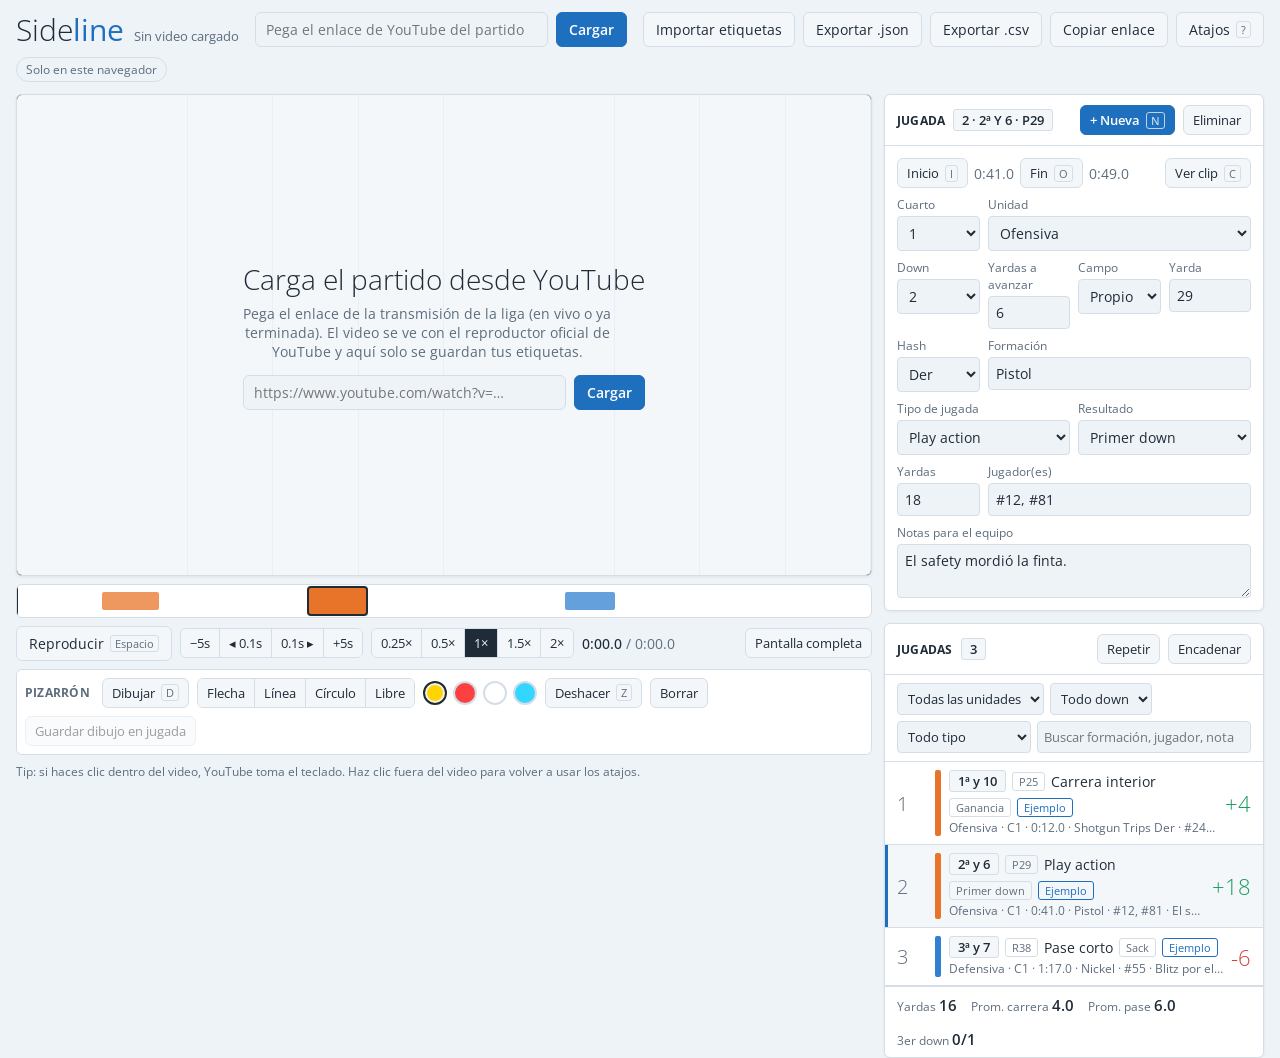
==== commit 3484bd2b: "Add files via upload" ====
--- a/index.html
+++ b/index.html
@@ -3,30 +3,30 @@
 <head>
 <meta charset="utf-8">
 <meta name="viewport" content="width=device-width,initial-scale=1,viewport-fit=cover">
-<title>Sala de Video</title>
+<title>Sideline</title>
 <link rel="preconnect" href="https://fonts.googleapis.com">
 <link rel="preconnect" href="https://fonts.gstatic.com" crossorigin>
-<link rel="stylesheet" href="https://fonts.googleapis.com/css2?family=Saira+Condensed:wght@500;700;800&family=IBM+Plex+Sans:wght@400;500;600&family=IBM+Plex+Mono:wght@400;500&display=swap">
+<link rel="stylesheet" href="https://fonts.googleapis.com/css2?family=Open+Sans:wght@300;400;600;700&display=swap">
 <style>
-/* Layout: film-room console — video stage + transport on the left, play card + play list on the right; stacks on phones. Single dark look by choice (projected in a dim room). */
+/* Layout: video stage + transport on the left, play card + play list on the right; stacks on phones. Single light look by choice. */
 :root {
-  color-scheme: dark;
-  --bg: #0f151c;
-  --panel: #161f29;
-  --panel-2: #1d2834;
-  --line: #2a3846;
-  --fg: #e8edf2;
-  --muted: #8d9cab;
-  --accent: #ff7a1a;      /* pylon orange */
-  --accent-ink: #1a0d02;
-  --off: #ff7a1a;
-  --def: #4fa3ff;
-  --st: #b9a6ff;
-  --good: #46c98b;
-  --bad: #ff5d5d;
-  --font-display: "Saira Condensed", "Arial Narrow", sans-serif;
-  --font-body: "IBM Plex Sans", system-ui, sans-serif;
-  --font-mono: "IBM Plex Mono", ui-monospace, monospace;
+  color-scheme: light;
+  --bg: #eef3f8;
+  --panel: #ffffff;
+  --panel-2: #f4f7fa;
+  --line: #d5dee7;
+  --fg: #1f2b37;
+  --muted: #5d6d7d;
+  --accent: #1f6fbf;      /* azul claro tipo Redwood */
+  --accent-ink: #ffffff;
+  --off: #e8742a;
+  --def: #2f80d1;
+  --st: #8a5cc2;
+  --good: #1a9a5f;
+  --bad: #d23f3f;
+  --font-display: "Segoe UI", "Open Sans", "Helvetica Neue", Arial, sans-serif;
+  --font-body: "Segoe UI", "Open Sans", "Helvetica Neue", Arial, sans-serif;
+  --font-mono: "Segoe UI", "Open Sans", "Helvetica Neue", Arial, sans-serif;
   --r: 6px;
 }
 html, body { height: 100%; }
@@ -46,12 +46,12 @@
 .app { display: flex; flex-direction: column; gap: 12px; min-height: 100%; }
 header { display: flex; flex-wrap: wrap; align-items: center; gap: 10px 16px; }
 .brand { display: flex; align-items: baseline; gap: 10px; margin-right: auto; }
-.brand h1 { font-family: var(--font-display); font-weight: 800; font-size: 26px; letter-spacing: .02em; text-transform: uppercase; margin: 0; line-height: 1; }
-.brand h1 span { color: var(--accent); }
+.brand h1 { font-family: var(--font-display); font-weight: 300; font-size: 30px; letter-spacing: 0; margin: 0; line-height: 1.1; }
+.brand h1 span { color: var(--accent); font-weight: 400; }
 .brand .file { color: var(--muted); font-size: 13px; max-width: 32ch; overflow: hidden; text-overflow: ellipsis; white-space: nowrap; }
 .actions { display: flex; flex-wrap: wrap; gap: 8px; }
 
-.btn { background: var(--panel-2); border: 1px solid var(--line); border-radius: var(--r); padding: 7px 12px; font-weight: 500; display: inline-flex; align-items: center; gap: 6px; white-space: nowrap; }
+.btn { background: var(--panel-2); border: 1px solid var(--line); border-radius: var(--r); padding: 7px 12px; font-weight: 400; display: inline-flex; align-items: center; gap: 6px; white-space: nowrap; }
 .btn:hover { border-color: var(--muted); }
 .btn.primary { background: var(--accent); color: var(--accent-ink); border-color: var(--accent); font-weight: 600; }
 .btn.on { background: var(--fg); color: var(--bg); border-color: var(--fg); }
@@ -64,23 +64,23 @@
 @media (max-width: 980px) { main { grid-template-columns: minmax(0, 1fr); } }
 
 .left { display: flex; flex-direction: column; gap: 8px; min-width: 0; }
-.stagebox { position: relative; background: #000; border-radius: var(--r); overflow: hidden; aspect-ratio: 16 / 9; max-width: 100%; border: 1px solid var(--line); }
+.stagebox { position: relative; background: #000; border-radius: var(--r); overflow: hidden; aspect-ratio: 16 / 9; max-width: 100%; border: 1px solid var(--line); box-shadow: 0 1px 3px rgba(20,40,60,.08); }
 .stagebox:fullscreen { aspect-ratio: auto; border: 0; border-radius: 0; }
 video { position: absolute; inset: 0; width: 100%; height: 100%; object-fit: contain; background: #000; }
 canvas#draw { position: absolute; touch-action: none; }
 canvas#draw.active { cursor: crosshair; }
 .drop { position: absolute; inset: 0; display: grid; place-items: center; text-align: center; padding: 24px; color: var(--muted);
-  background: repeating-linear-gradient(90deg, transparent 0 9.9%, rgba(255,255,255,.05) 9.9% 10%), #0b1015; }
-.drop strong { display: block; font-family: var(--font-display); font-size: 28px; text-transform: uppercase; color: var(--fg); letter-spacing: .03em; }
+  background: repeating-linear-gradient(90deg, transparent 0 9.9%, rgba(31,111,191,.06) 9.9% 10%), var(--panel-2); }
+.drop strong { display: block; font-family: var(--font-display); font-size: 28px; font-weight: 300; color: var(--fg); }
 .drop p { margin: 6px 0 14px; max-width: 46ch; }
 .drop.over { outline: 3px dashed var(--accent); outline-offset: -10px; }
 .hud { position: absolute; left: 10px; top: 10px; display: flex; gap: 6px; pointer-events: none; }
-.hud span { background: rgba(0,0,0,.65); border-radius: 4px; padding: 3px 8px; font-family: var(--font-display); font-size: 18px; font-weight: 700; letter-spacing: .03em; }
+.hud span { background: rgba(0,0,0,.65); border-radius: 4px; padding: 3px 8px; font-family: var(--font-display); font-size: 16px; font-weight: 600; }
 .hud .spd { color: var(--accent); }
 
 /* timeline */
 .timeline { position: relative; height: 34px; background: var(--panel); border: 1px solid var(--line); border-radius: var(--r); cursor: pointer; touch-action: none; overflow: hidden; }
-.timeline .prog { position: absolute; inset: 0 auto 0 0; background: rgba(255,255,255,.07); pointer-events: none; }
+.timeline .prog { position: absolute; inset: 0 auto 0 0; background: rgba(31,111,191,.10); pointer-events: none; }
 .timeline .mk { position: absolute; top: 7px; bottom: 7px; min-width: 3px; border-radius: 2px; opacity: .75; pointer-events: none; }
 .timeline .mk.sel { top: 3px; bottom: 3px; opacity: 1; box-shadow: 0 0 0 2px var(--fg); }
 .timeline .head { position: absolute; top: 0; bottom: 0; width: 2px; background: var(--fg); pointer-events: none; }
@@ -94,26 +94,26 @@
 .spacer { flex: 1; }
 
 .drawbar { display: flex; flex-wrap: wrap; align-items: center; gap: 8px; padding: 8px; background: var(--panel); border: 1px solid var(--line); border-radius: var(--r); }
-.drawbar .lbl { font-family: var(--font-display); text-transform: uppercase; letter-spacing: .06em; font-size: 14px; color: var(--muted); margin-right: 4px; }
+.drawbar .lbl { font-family: var(--font-display); text-transform: uppercase; font-weight: 700; letter-spacing: .02em; font-size: 12px; color: var(--muted); margin-right: 4px; }
 .sw { width: 24px; height: 24px; border-radius: 50%; border: 2px solid var(--line); padding: 0; }
 .sw.on { border-color: var(--fg); box-shadow: 0 0 0 2px var(--bg) inset; }
 
 /* right */
 .right { display: flex; flex-direction: column; gap: 12px; min-width: 0; min-height: 0; }
-.card { background: var(--panel); border: 1px solid var(--line); border-radius: var(--r); }
-.card h2 { font-family: var(--font-display); font-weight: 700; text-transform: uppercase; letter-spacing: .05em; font-size: 17px; margin: 0; display: flex; align-items: center; gap: 8px; }
+.card { background: var(--panel); border: 1px solid var(--line); border-radius: var(--r); box-shadow: 0 1px 3px rgba(20,40,60,.06); }
+.card h2 { font-family: var(--font-display); font-weight: 700; text-transform: uppercase; letter-spacing: .02em; font-size: 12px; margin: 0; display: flex; align-items: center; gap: 8px; }
 .card .hd { display: flex; align-items: center; gap: 8px; padding: 10px 12px; border-bottom: 1px solid var(--line); }
 .card .hd .spacer { flex: 1; }
 .form { padding: 12px; display: grid; grid-template-columns: repeat(4, minmax(0,1fr)); gap: 8px; }
 .form .f { display: flex; flex-direction: column; gap: 3px; min-width: 0; }
 .form .c2 { grid-column: span 2; } .form .c4 { grid-column: 1 / -1; }
-.form label { font-size: 11px; text-transform: uppercase; letter-spacing: .06em; color: var(--muted); }
+.form label { font-size: 12px; color: var(--muted); }
 .form input, .form select, .form textarea { background: var(--bg); border: 1px solid var(--line); border-radius: 4px; padding: 6px 7px; width: 100%; min-width: 0; }
 .form textarea { resize: vertical; min-height: 54px; }
 .form .times { display: flex; gap: 6px; align-items: center; grid-column: 1 / -1; flex-wrap: wrap; }
 .form .times .tc { min-width: 0; }
 .form[aria-disabled="true"] { opacity: .45; pointer-events: none; }
-.chip { font-family: var(--font-display); font-weight: 700; font-size: 15px; letter-spacing: .03em; padding: 1px 8px; border-radius: 3px; background: var(--panel-2); border: 1px solid var(--line); white-space: nowrap; }
+.chip { font-family: var(--font-display); font-weight: 600; font-size: 13px; letter-spacing: 0; padding: 1px 8px; border-radius: 3px; background: var(--panel-2); border: 1px solid var(--line); white-space: nowrap; }
 
 .list { display: flex; flex-direction: column; flex: 1; min-height: 260px; }
 .filters { display: flex; flex-wrap: wrap; gap: 6px; padding: 8px 12px; border-bottom: 1px solid var(--line); }
@@ -124,22 +124,22 @@
 .row { display: grid; grid-template-columns: 30px 6px minmax(0,1fr) auto; gap: 8px; align-items: center; padding: 8px 12px; border-bottom: 1px solid var(--line); cursor: pointer; width: 100%; text-align: left; background: none; border-left: 0; border-right: 0; border-top: 0; }
 .row:hover { background: var(--panel-2); }
 .row.sel { background: var(--panel-2); box-shadow: inset 3px 0 0 var(--accent); }
-.row .n { font-family: var(--font-display); font-weight: 700; font-size: 18px; color: var(--muted); font-variant-numeric: tabular-nums; }
+.row .n { font-family: var(--font-display); font-weight: 300; font-size: 20px; color: var(--muted); font-variant-numeric: tabular-nums; }
 .row .bar { width: 6px; align-self: stretch; border-radius: 2px; }
 .row .main { min-width: 0; display: flex; flex-direction: column; gap: 2px; }
 .row .top { display: flex; gap: 6px; align-items: center; flex-wrap: wrap; }
 .row .sub { color: var(--muted); font-size: 12px; overflow: hidden; text-overflow: ellipsis; white-space: nowrap; }
-.row .gain { font-family: var(--font-display); font-weight: 700; font-size: 20px; font-variant-numeric: tabular-nums; text-align: right; }
+.row .gain { font-family: var(--font-display); font-weight: 300; font-size: 22px; font-variant-numeric: tabular-nums; text-align: right; }
 .gain.pos { color: var(--good); } .gain.neg { color: var(--bad); }
 .tag { font-size: 11px; padding: 1px 6px; border-radius: 3px; border: 1px solid var(--line); color: var(--muted); }
 .tag.ex { border-color: var(--accent); color: var(--accent); }
 .tag.draw { color: var(--fg); }
 .empty { padding: 24px 16px; color: var(--muted); text-align: center; }
 .stats { display: flex; gap: 14px; padding: 8px 12px; color: var(--muted); font-size: 12px; flex-wrap: wrap; border-top: 1px solid var(--line); }
-.stats b { color: var(--fg); font-family: var(--font-display); font-size: 15px; }
+.stats b { color: var(--fg); font-family: var(--font-display); font-size: 15px; font-weight: 600; }
 
 .toast { position: fixed; left: 50%; bottom: calc(18px + env(safe-area-inset-bottom, 0px)); transform: translateX(-50%); background: var(--fg); color: var(--bg); padding: 8px 14px; border-radius: var(--r); font-weight: 500; z-index: 50; max-width: calc(100% - 32px); }
-.help { position: fixed; inset: 0; background: rgba(0,0,0,.6); display: grid; place-items: center; z-index: 40; padding: 16px; }
+.help { position: fixed; inset: 0; background: rgba(20,40,60,.35); display: grid; place-items: center; z-index: 40; padding: 16px; }
 .help .card { max-width: 520px; width: 100%; }
 .help dl { display: grid; grid-template-columns: auto 1fr; gap: 6px 14px; padding: 14px; margin: 0; }
 .help dt { text-align: right; } .help dd { margin: 0; color: var(--muted); }
@@ -165,14 +165,14 @@
 .keyform { display: flex; gap: 6px; }
 .keyform input { background: var(--bg); border: 1px solid var(--line); border-radius: var(--r); padding: 5px 8px; width: 150px; min-width: 0; }
 .who { font-size: 12px; color: var(--muted); overflow: hidden; text-overflow: ellipsis; white-space: nowrap; max-width: 28ch; }
-.warn { background: #3a1d12; border: 1px solid var(--accent); color: var(--fg); border-radius: var(--r); padding: 10px 12px; }
+.warn { background: #fff4e5; border: 1px solid var(--accent); color: var(--fg); border-radius: var(--r); padding: 10px 12px; }
 </style>
 </head>
 <body>
 <div class="app">
   <header>
     <div class="brand">
-      <h1>Sala de <span>Video</span></h1>
+      <h1>Side<span>line</span></h1>
       <div class="file" id="fileName">Sin video cargado</div>
     </div>
     <form class="urlbar" id="urlForm">
@@ -859,7 +859,7 @@
     S.plays = plays.map(p => { const o = { ...p, id: p.id || uid() }; delete o.ex; return o; }); S.example = false; S.sel = null;
     save(); renderAll();
     toast(`Se importaron ${plays.length} jugadas.`);
-  } catch (err) { toast('No se pudo leer el archivo. Usa un .json exportado desde Sala de Video.'); }
+  } catch (err) { toast('No se pudo leer el archivo. Usa un .json exportado desde Sideline.'); }
 };
 function download(filename, text, type) {
   const url = URL.createObjectURL(new Blob([text], { type }));
@@ -869,7 +869,7 @@
 const baseName = () => 'partido-' + (S.vid || 'sin-video');
 $('exportJson').onclick = () => {
   if (!S.plays.length) return toast('No hay jugadas para exportar.');
-  download(baseName() + '-etiquetas.json', JSON.stringify({ app: 'Sala de Video', version: 1, youtube: S.vid, exported: new Date().toISOString(), plays: sorted() }, null, 2), 'application/json');
+  download(baseName() + '-etiquetas.json', JSON.stringify({ app: 'Sideline', version: 1, youtube: S.vid, exported: new Date().toISOString(), plays: sorted() }, null, 2), 'application/json');
 };
 $('exportCsv').onclick = () => {
   if (!S.plays.length) return toast('No hay jugadas para exportar.');
